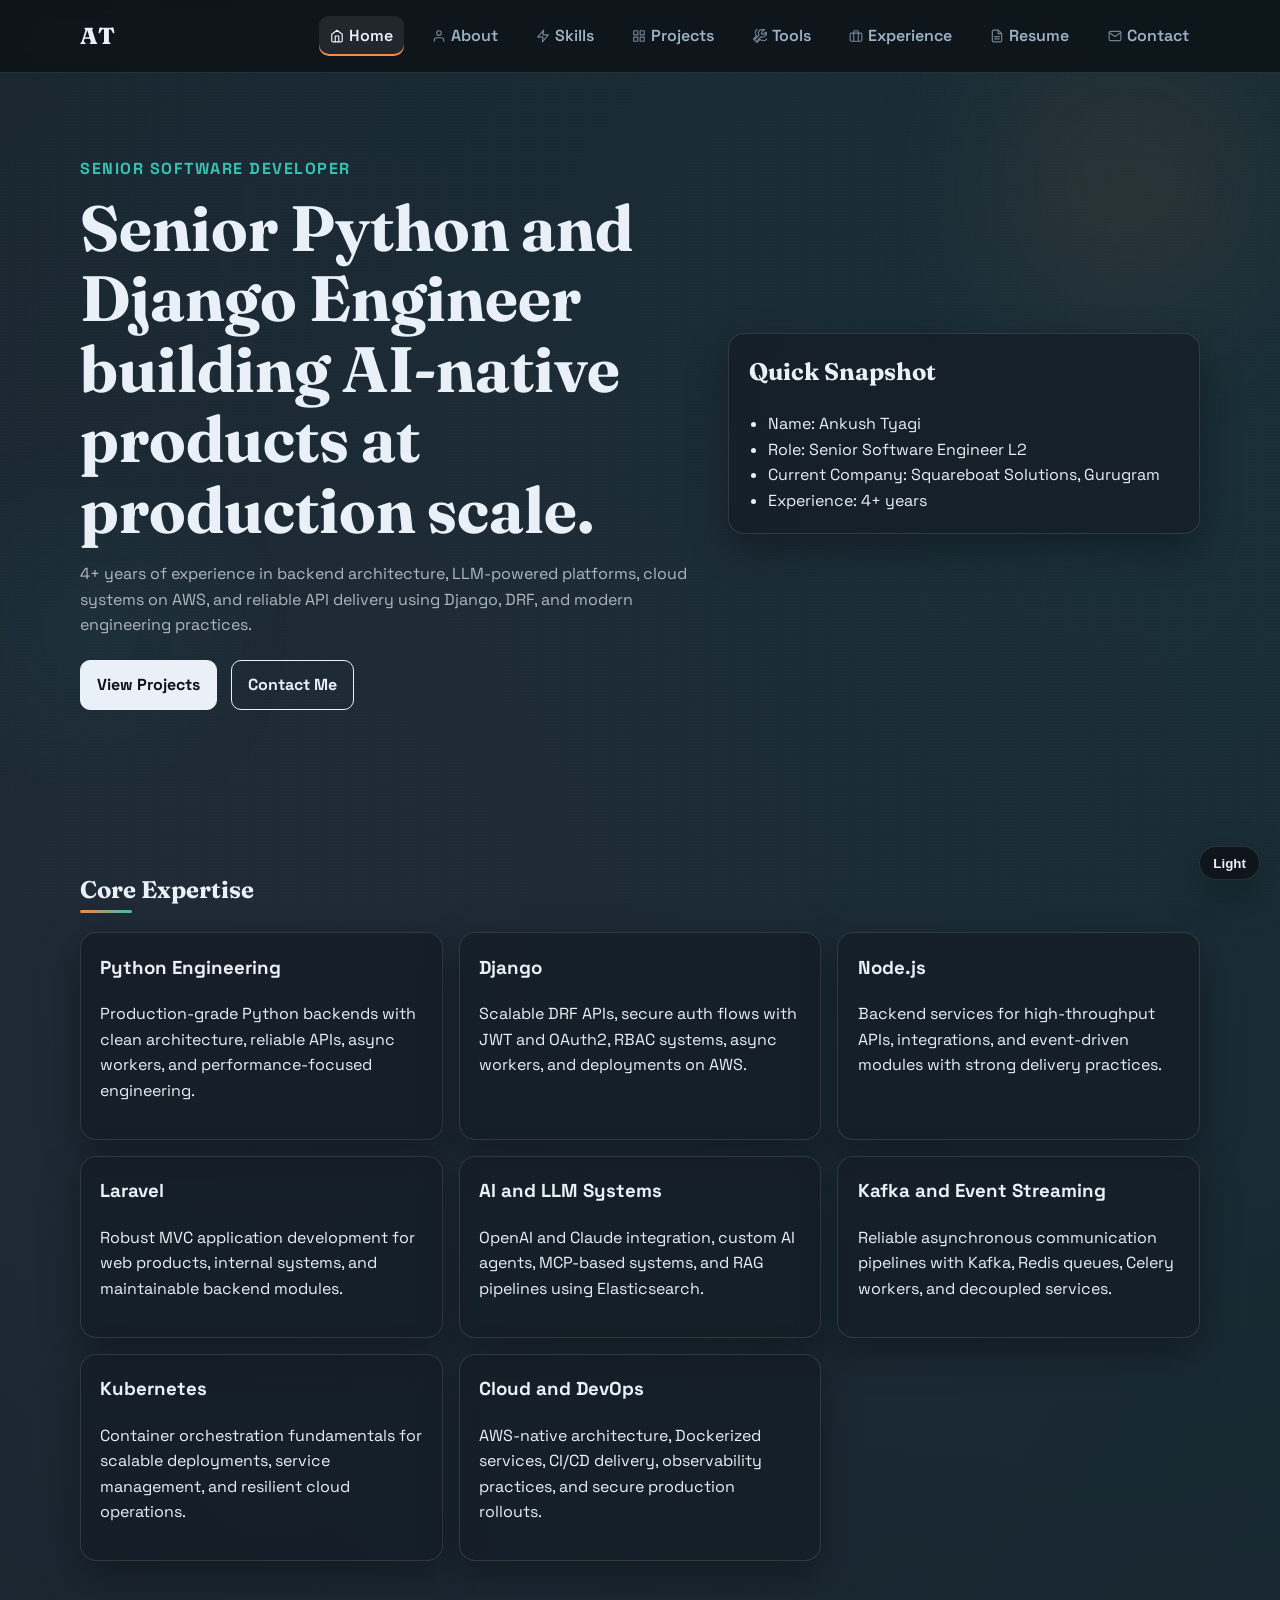
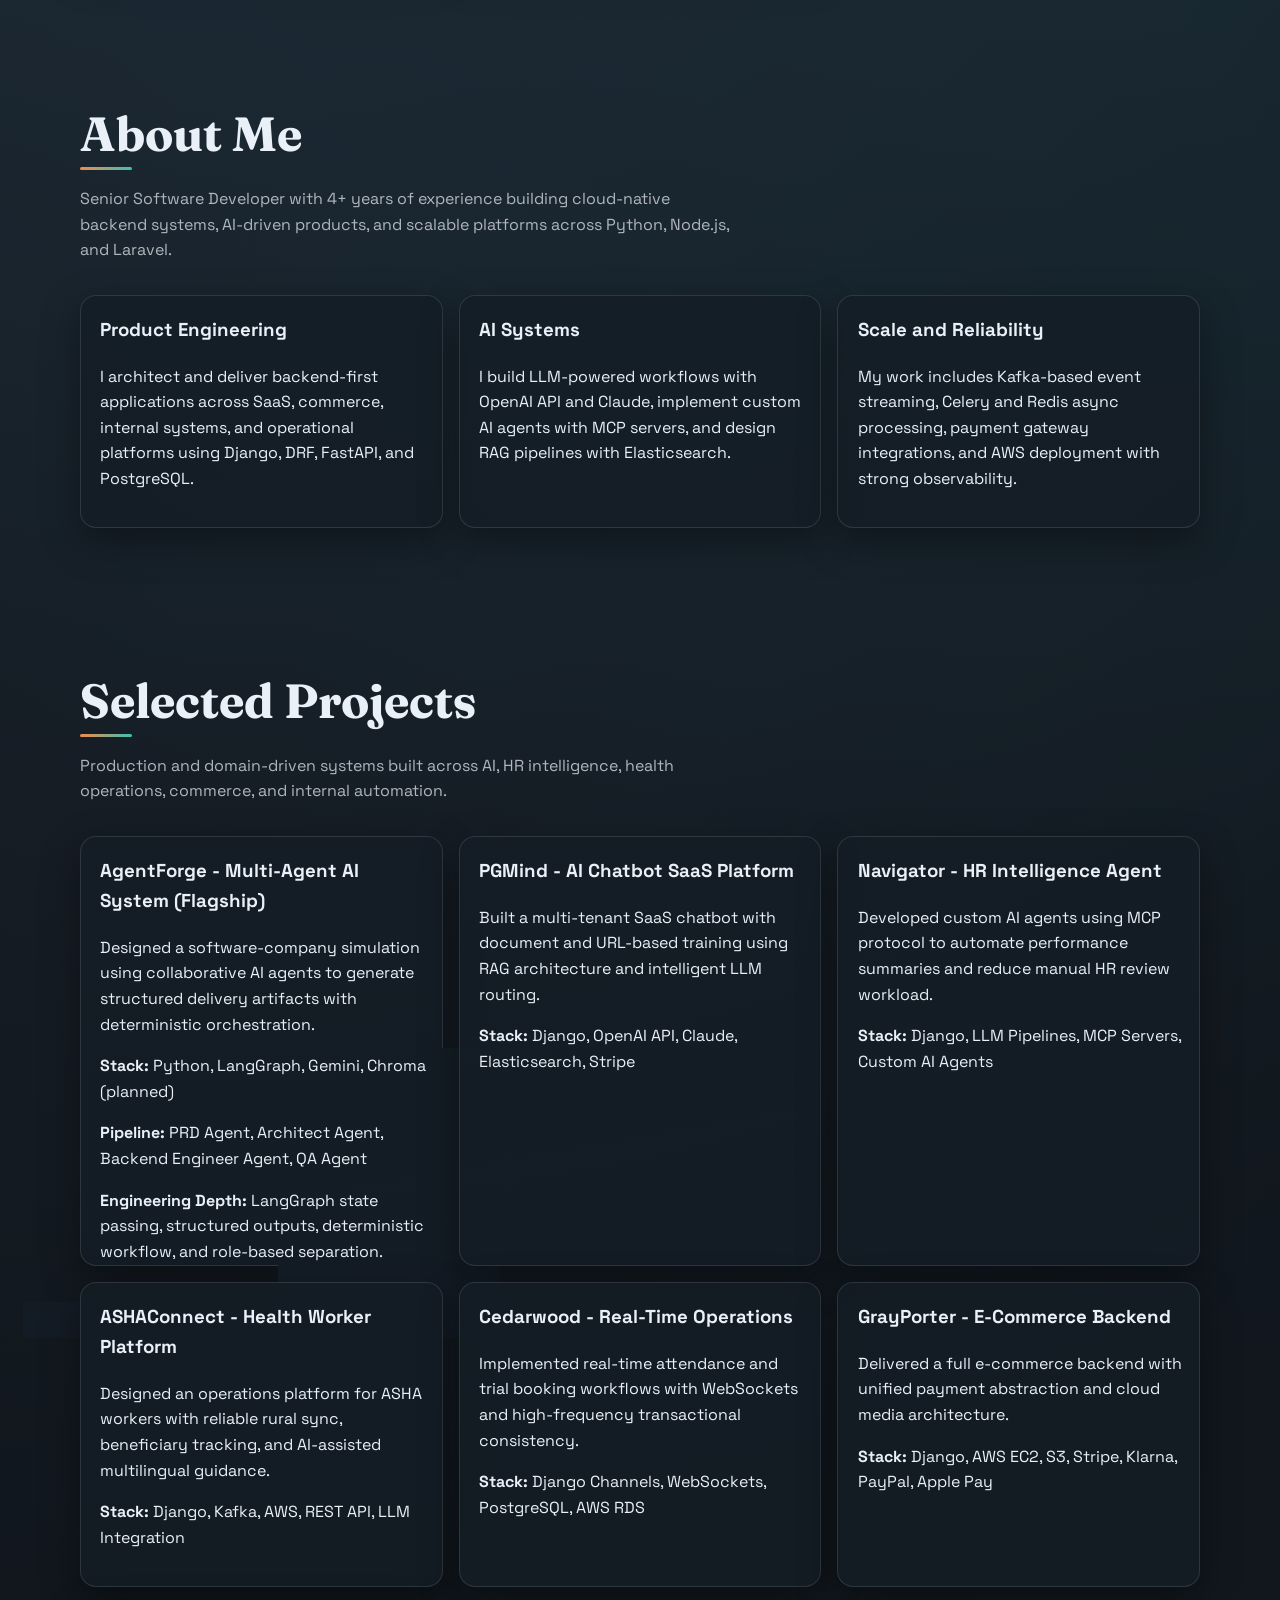
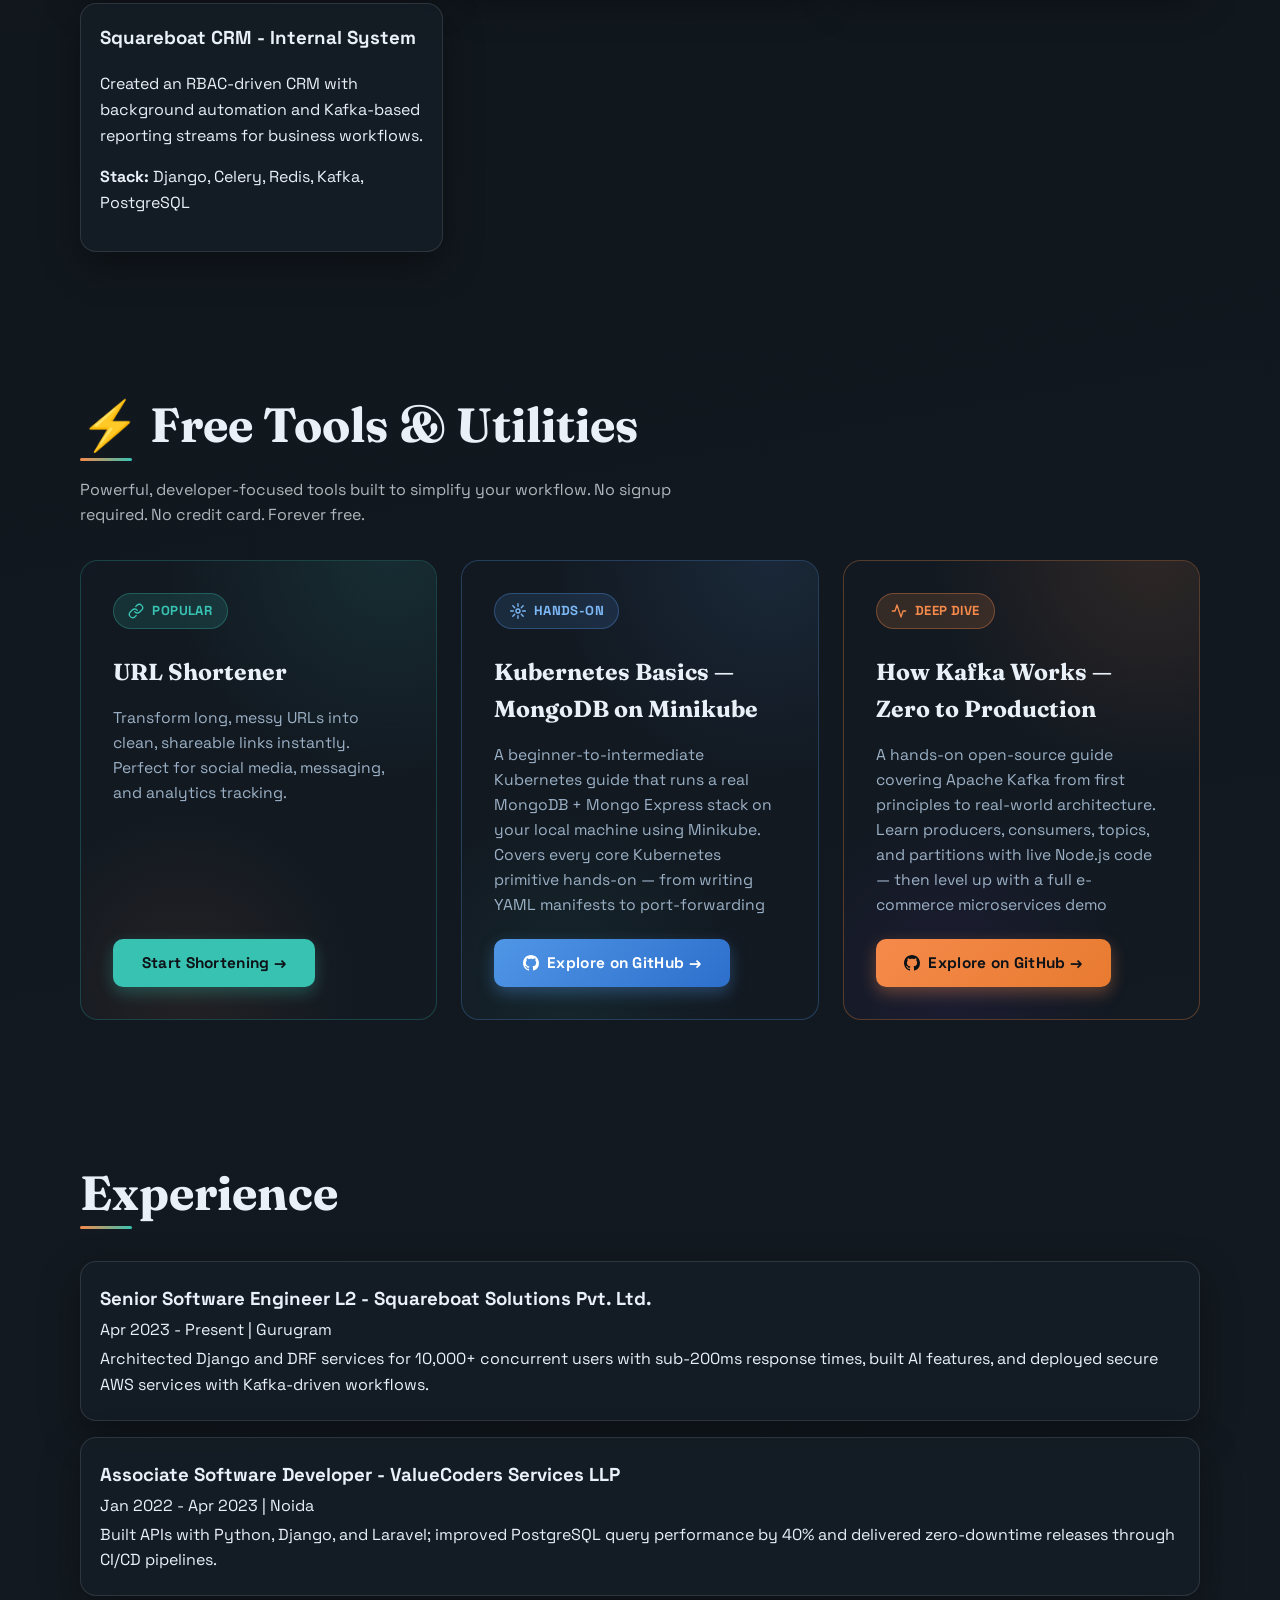
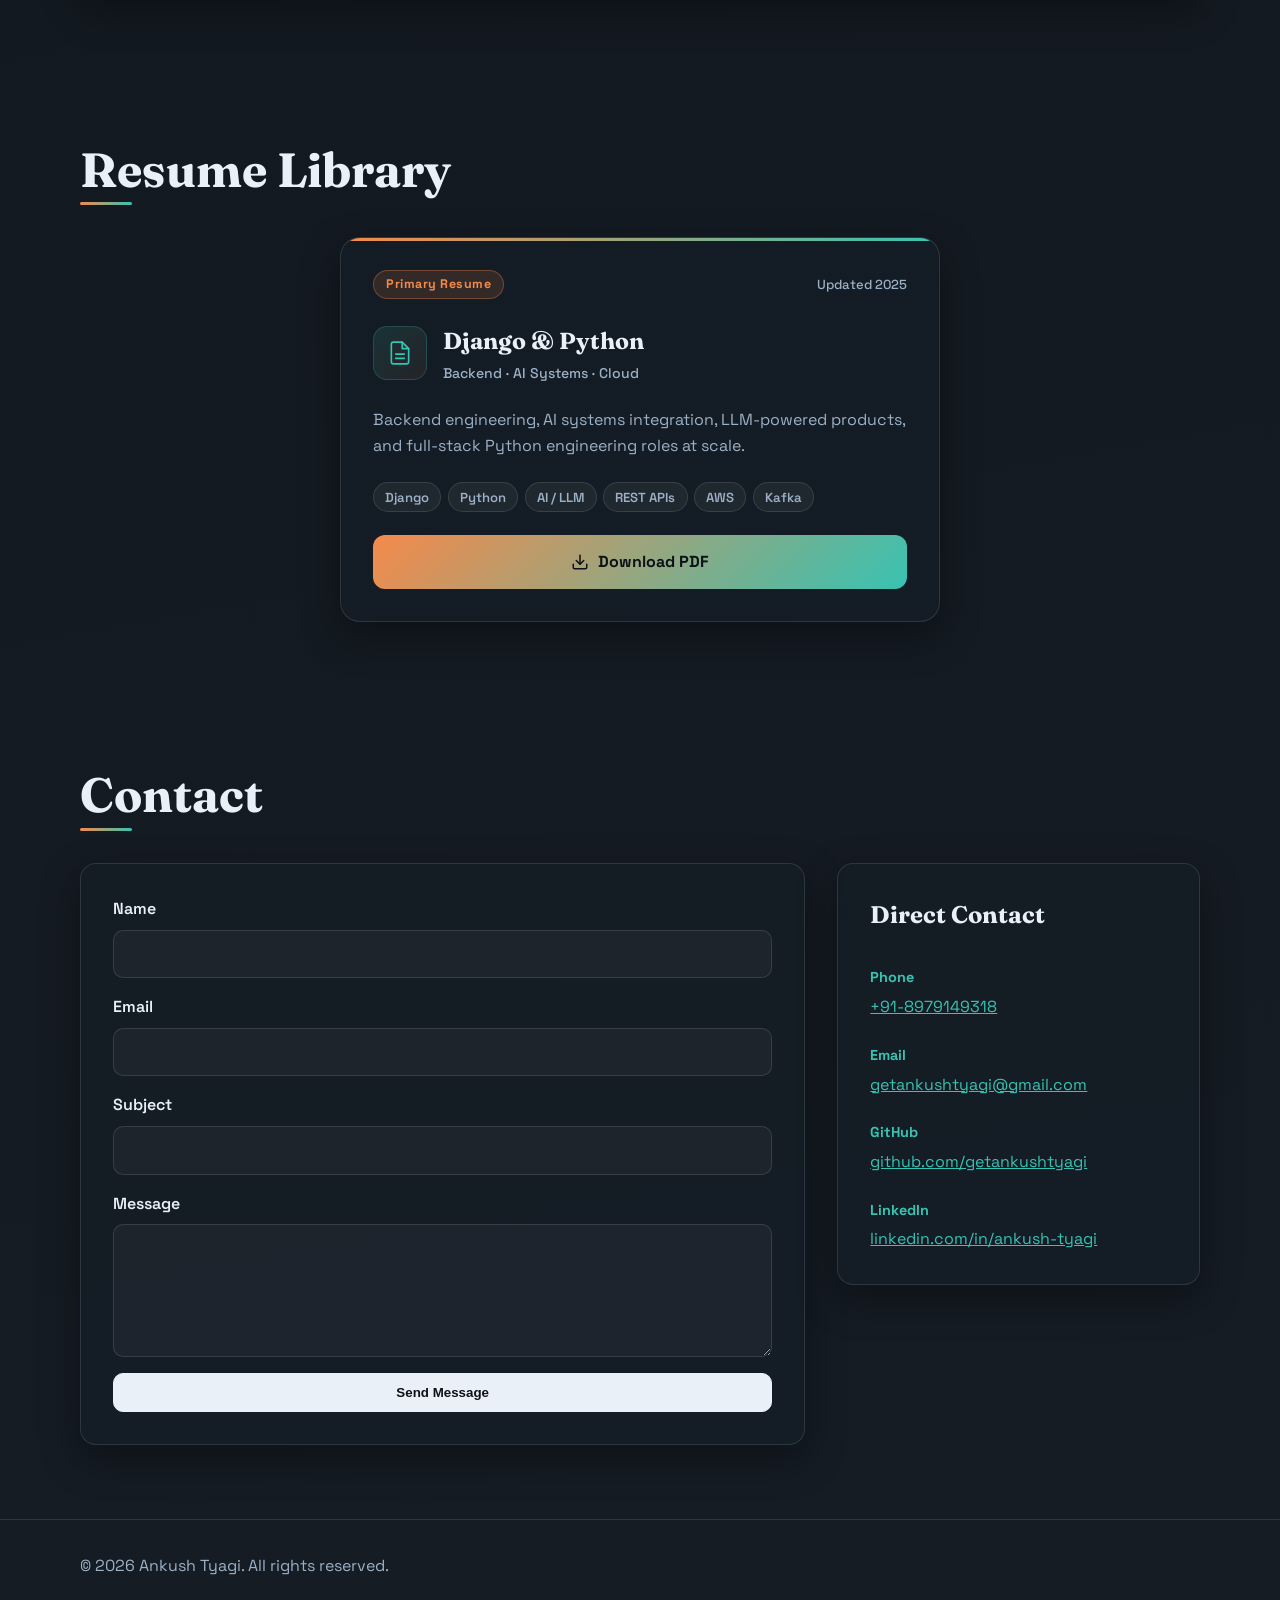
==== home/index.html @ bd8ab1db "Update navigation links to use absolute paths and enhance sitemap with additional URLs" ====
<!DOCTYPE html>
<html lang="en">
<head>
  <meta charset="UTF-8" />
  <meta name="viewport" content="width=device-width, initial-scale=1.0" />
  <title>Home | Ankush Tyagi</title>
  <meta name="description" content="Portfolio of Ankush Tyagi - Senior Python and Django Engineer." />
  <meta name="robots" content="index, follow" />
  <link rel="canonical" href="https://www.iamankush.info/" />
  <meta http-equiv="refresh" content="0; url=/" />
  <script>
    window.location.replace("/");
  </script>
</head>
<body>
  <p>Redirecting to <a href="/">home page</a>...</p>
</body>
</html>
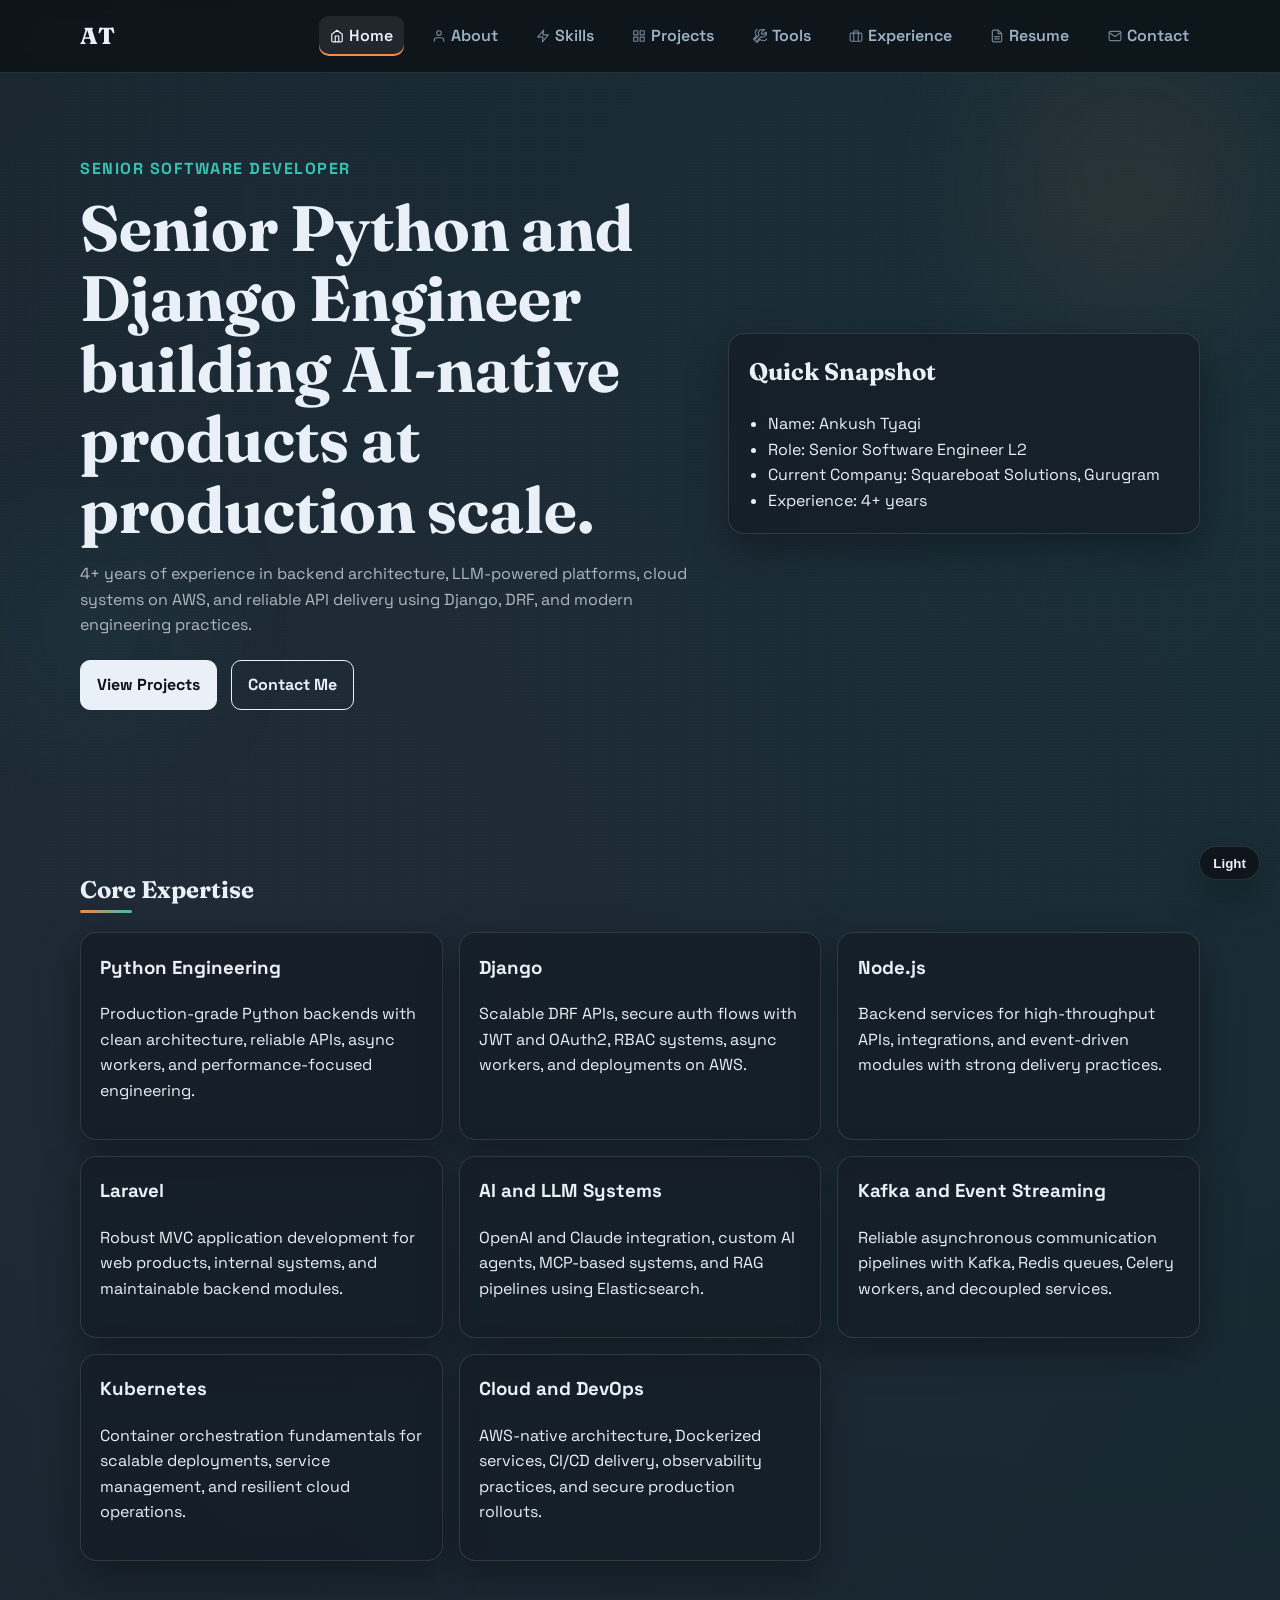
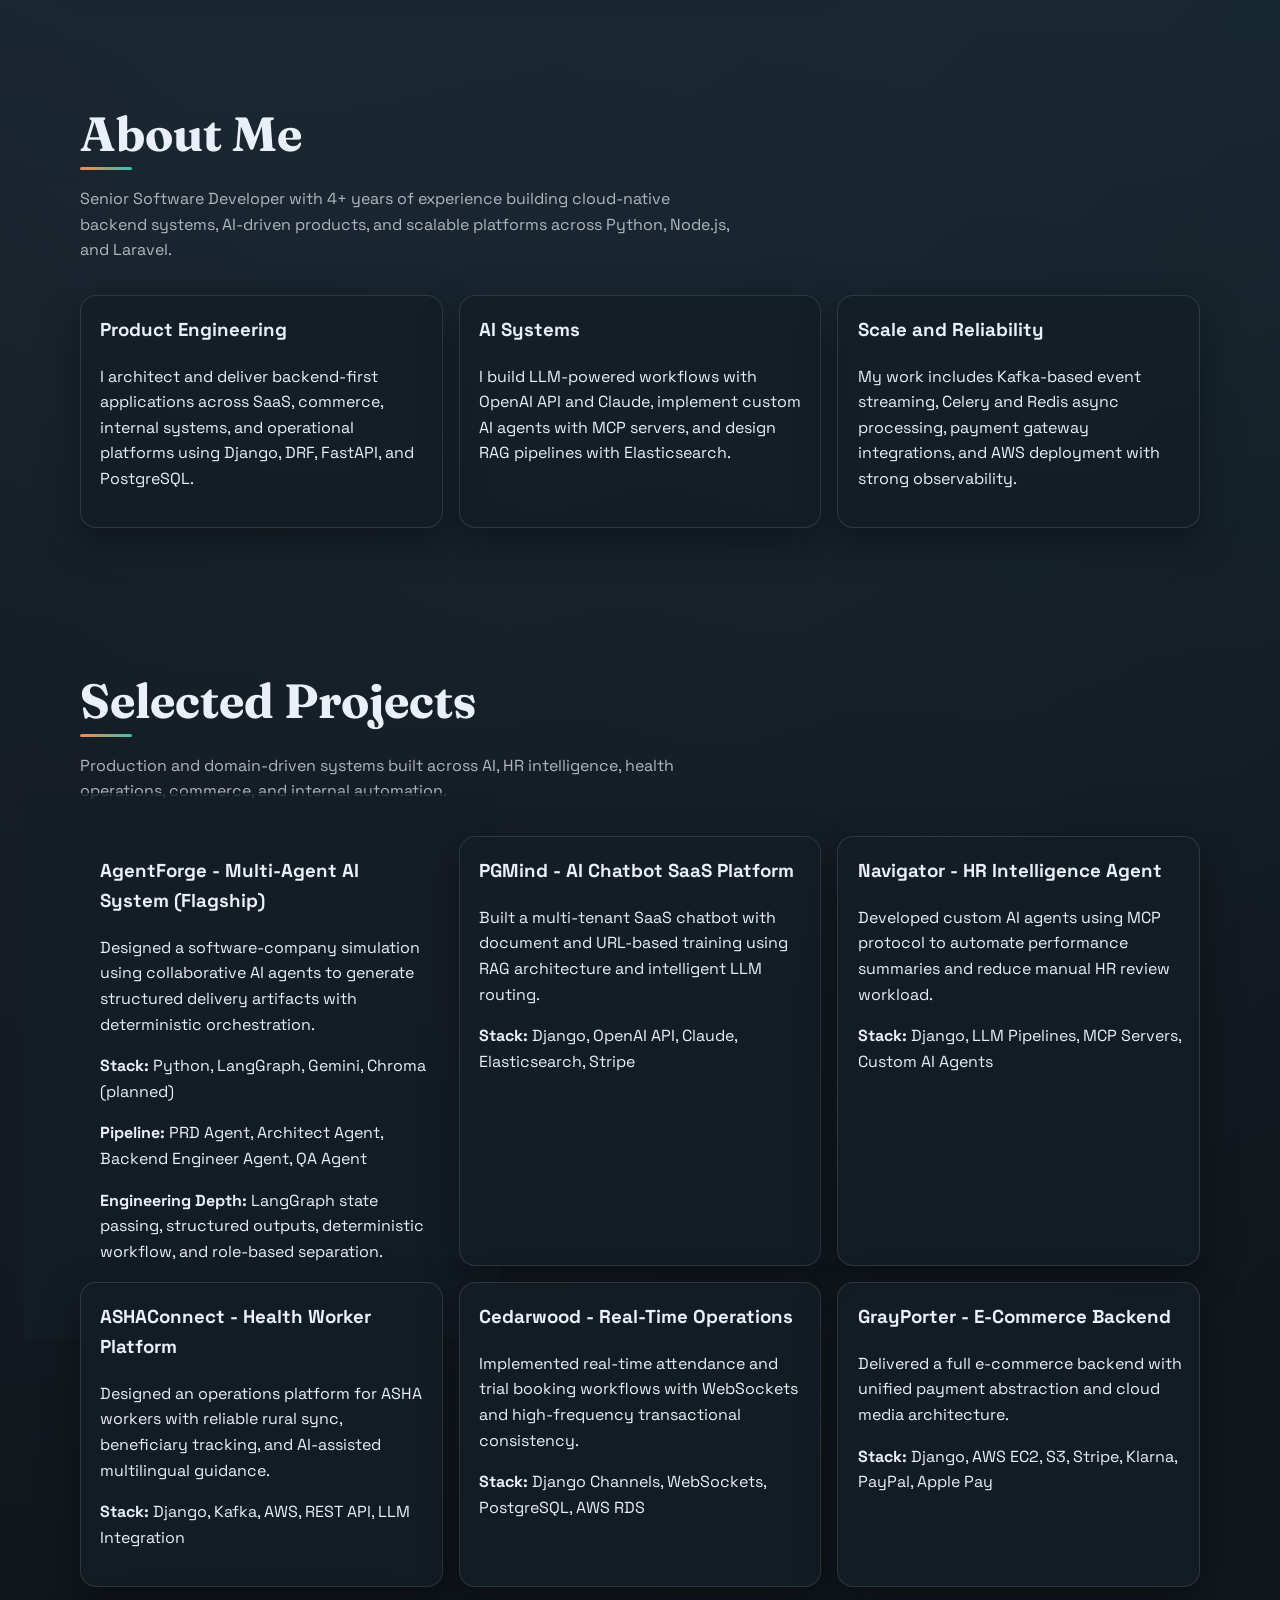
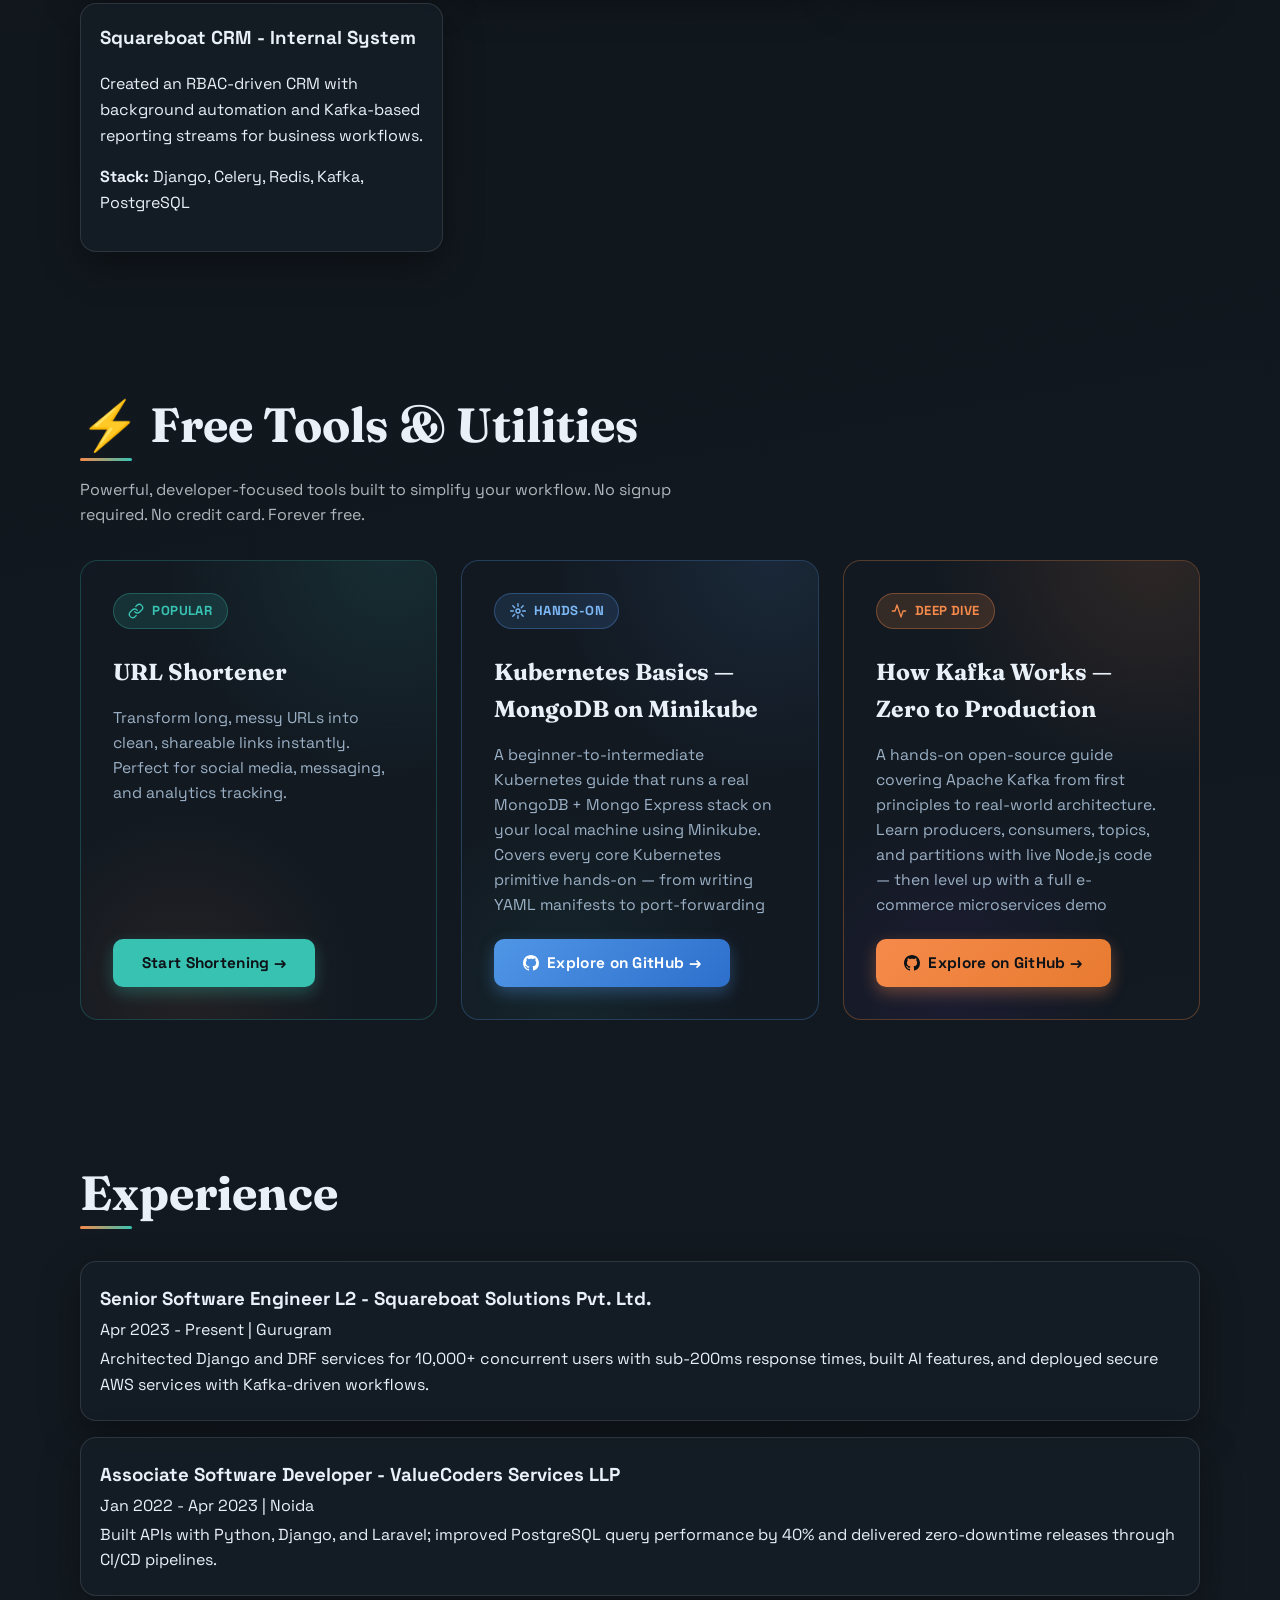
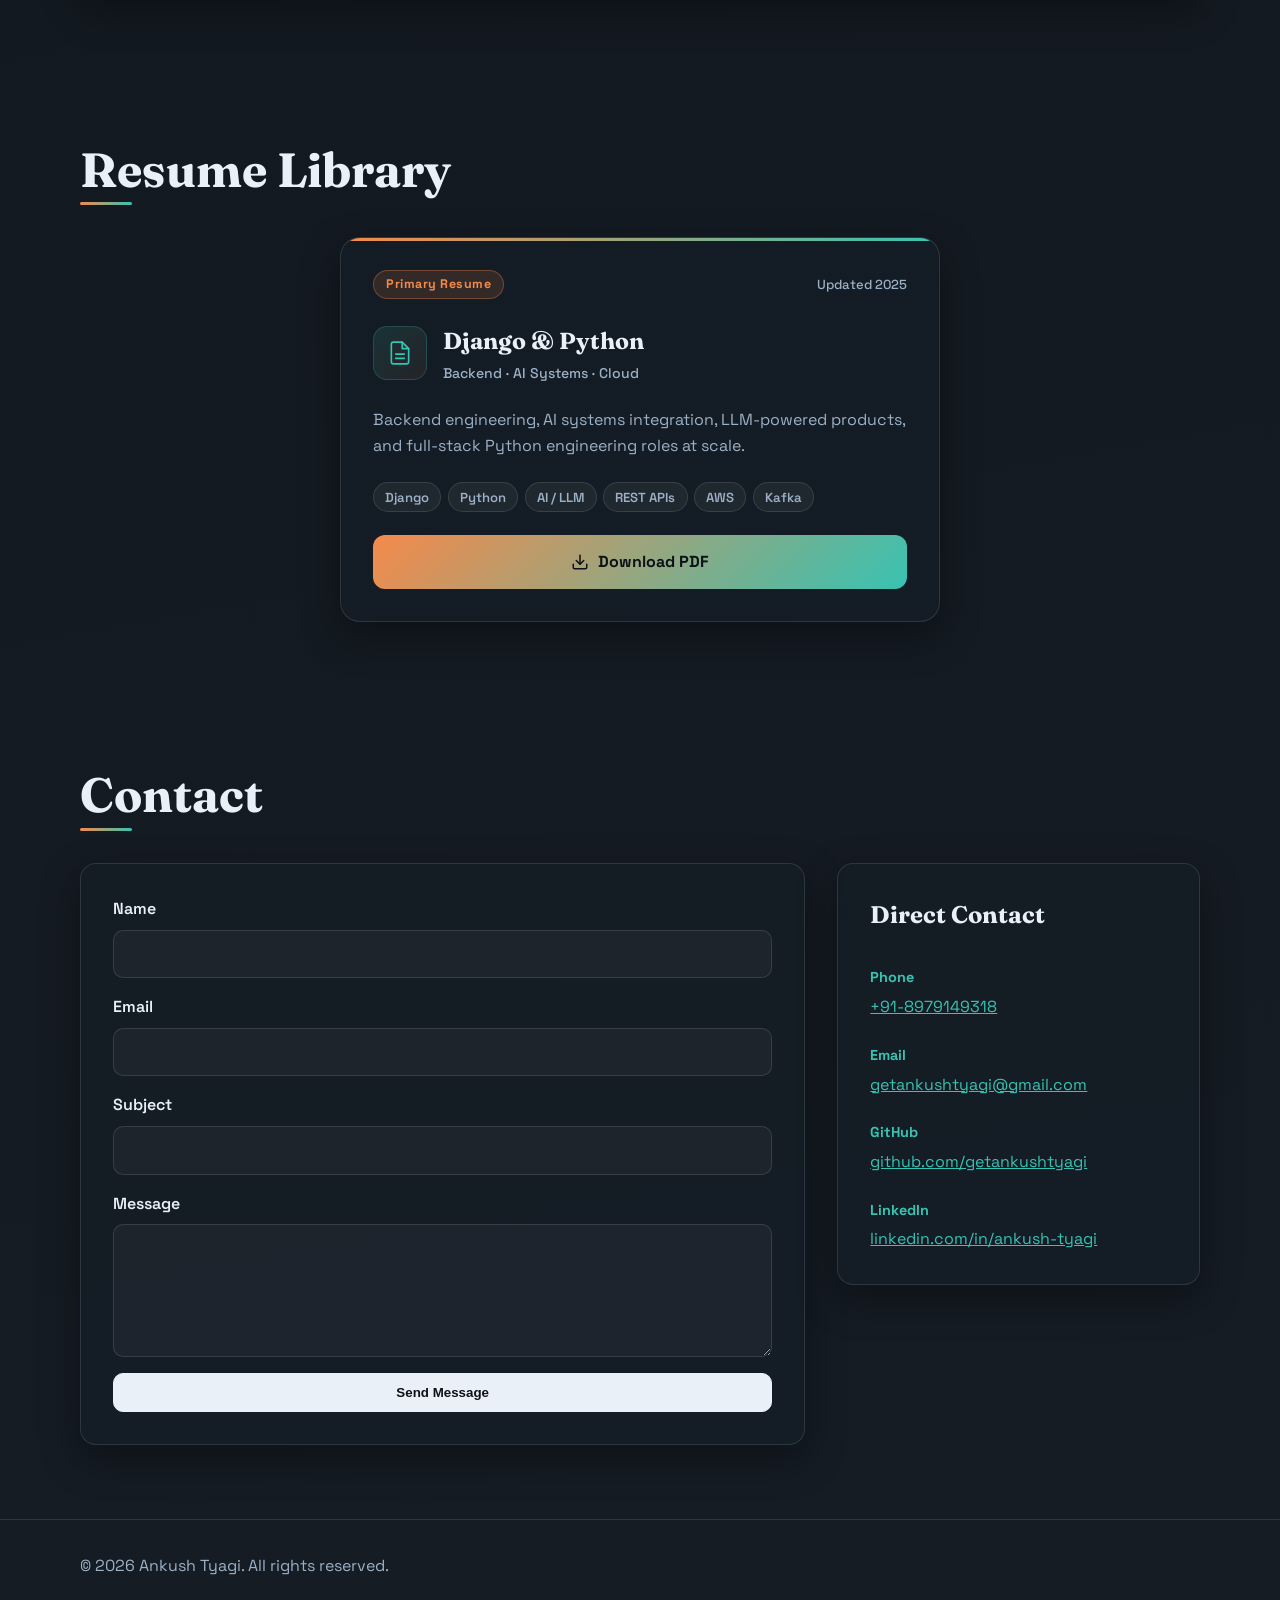
==== commit 8f2dbcbf: "Refactor code structure for improved readability and maintainability" ====
--- a/home/index.html
+++ b/home/index.html
@@ -7,6 +7,8 @@
   <meta name="description" content="Portfolio of Ankush Tyagi - Senior Python and Django Engineer." />
   <meta name="robots" content="index, follow" />
   <link rel="canonical" href="https://www.iamankush.info/" />
+  <link rel="icon" type="image/png" href="../assets/profile-photo.png" />
+  <link rel="apple-touch-icon" href="../assets/profile-photo.png" />
   <meta http-equiv="refresh" content="0; url=/" />
   <script>
     window.location.replace("/");
